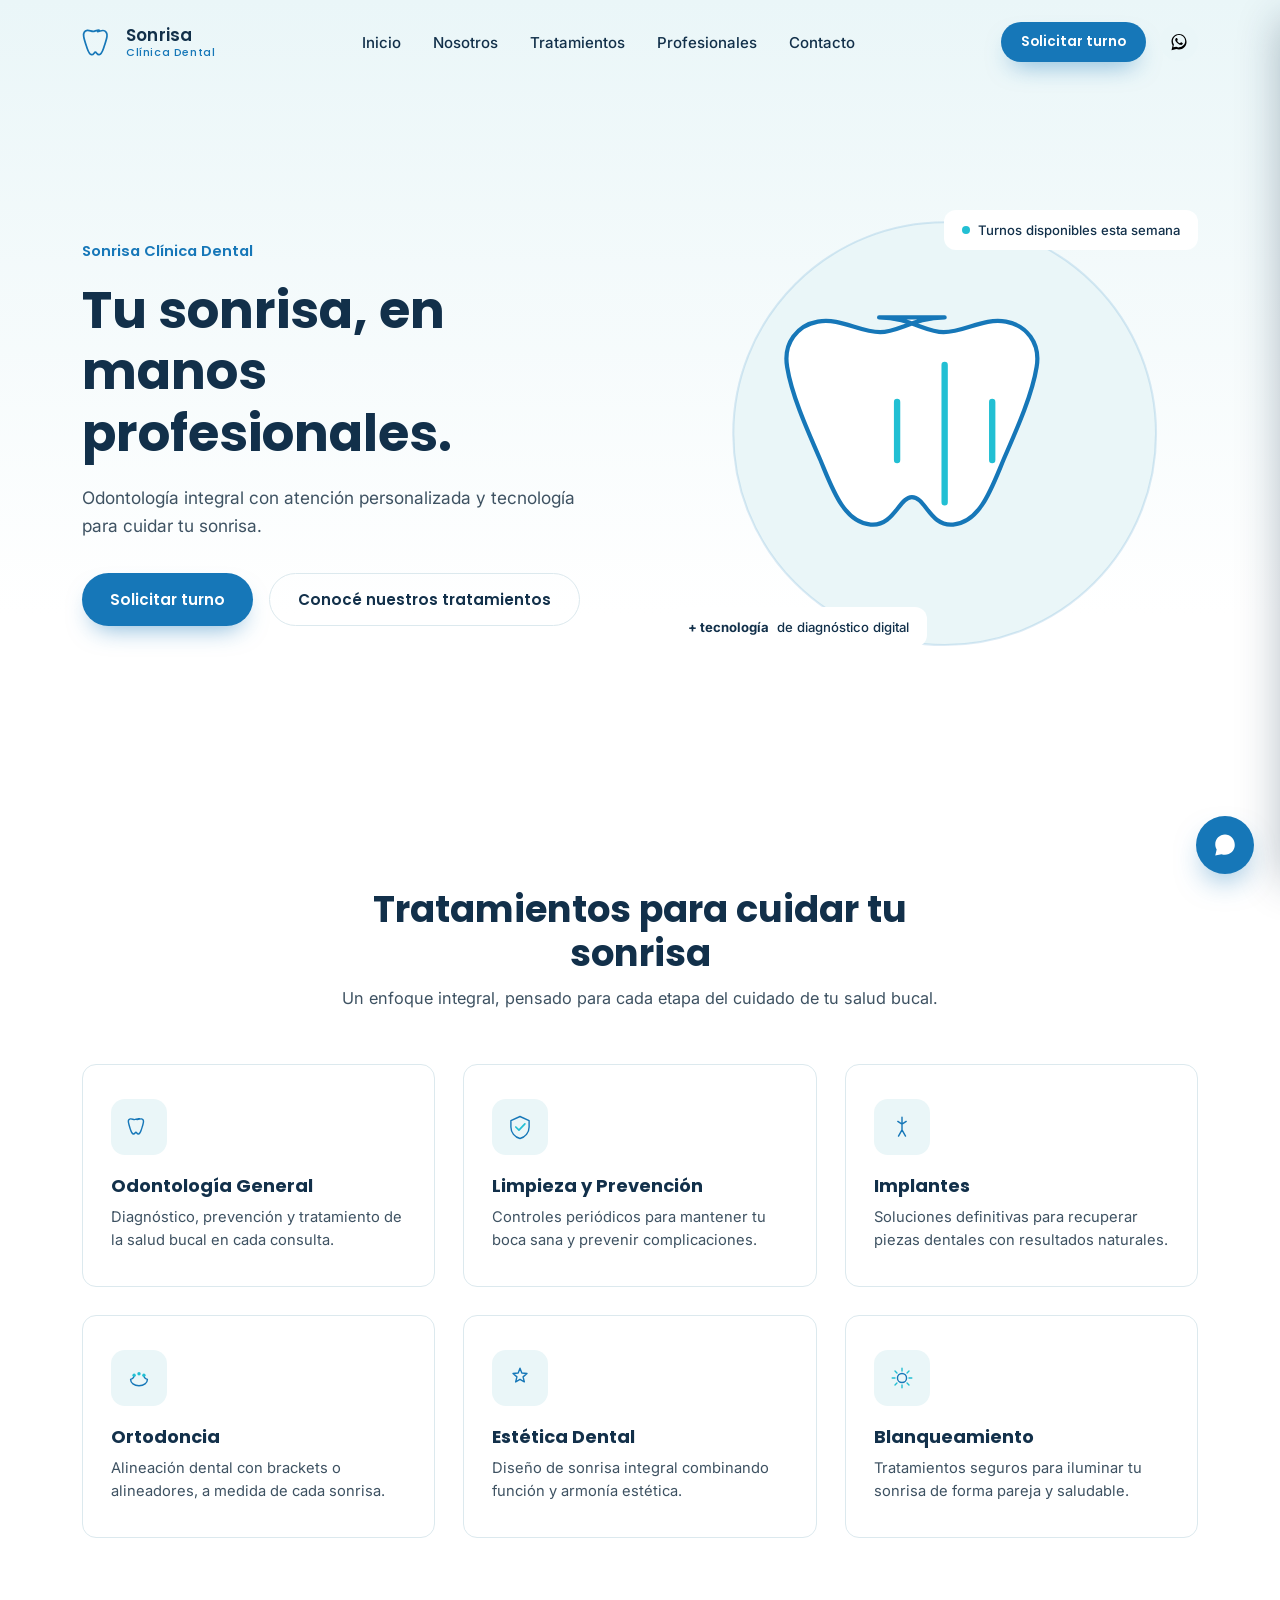
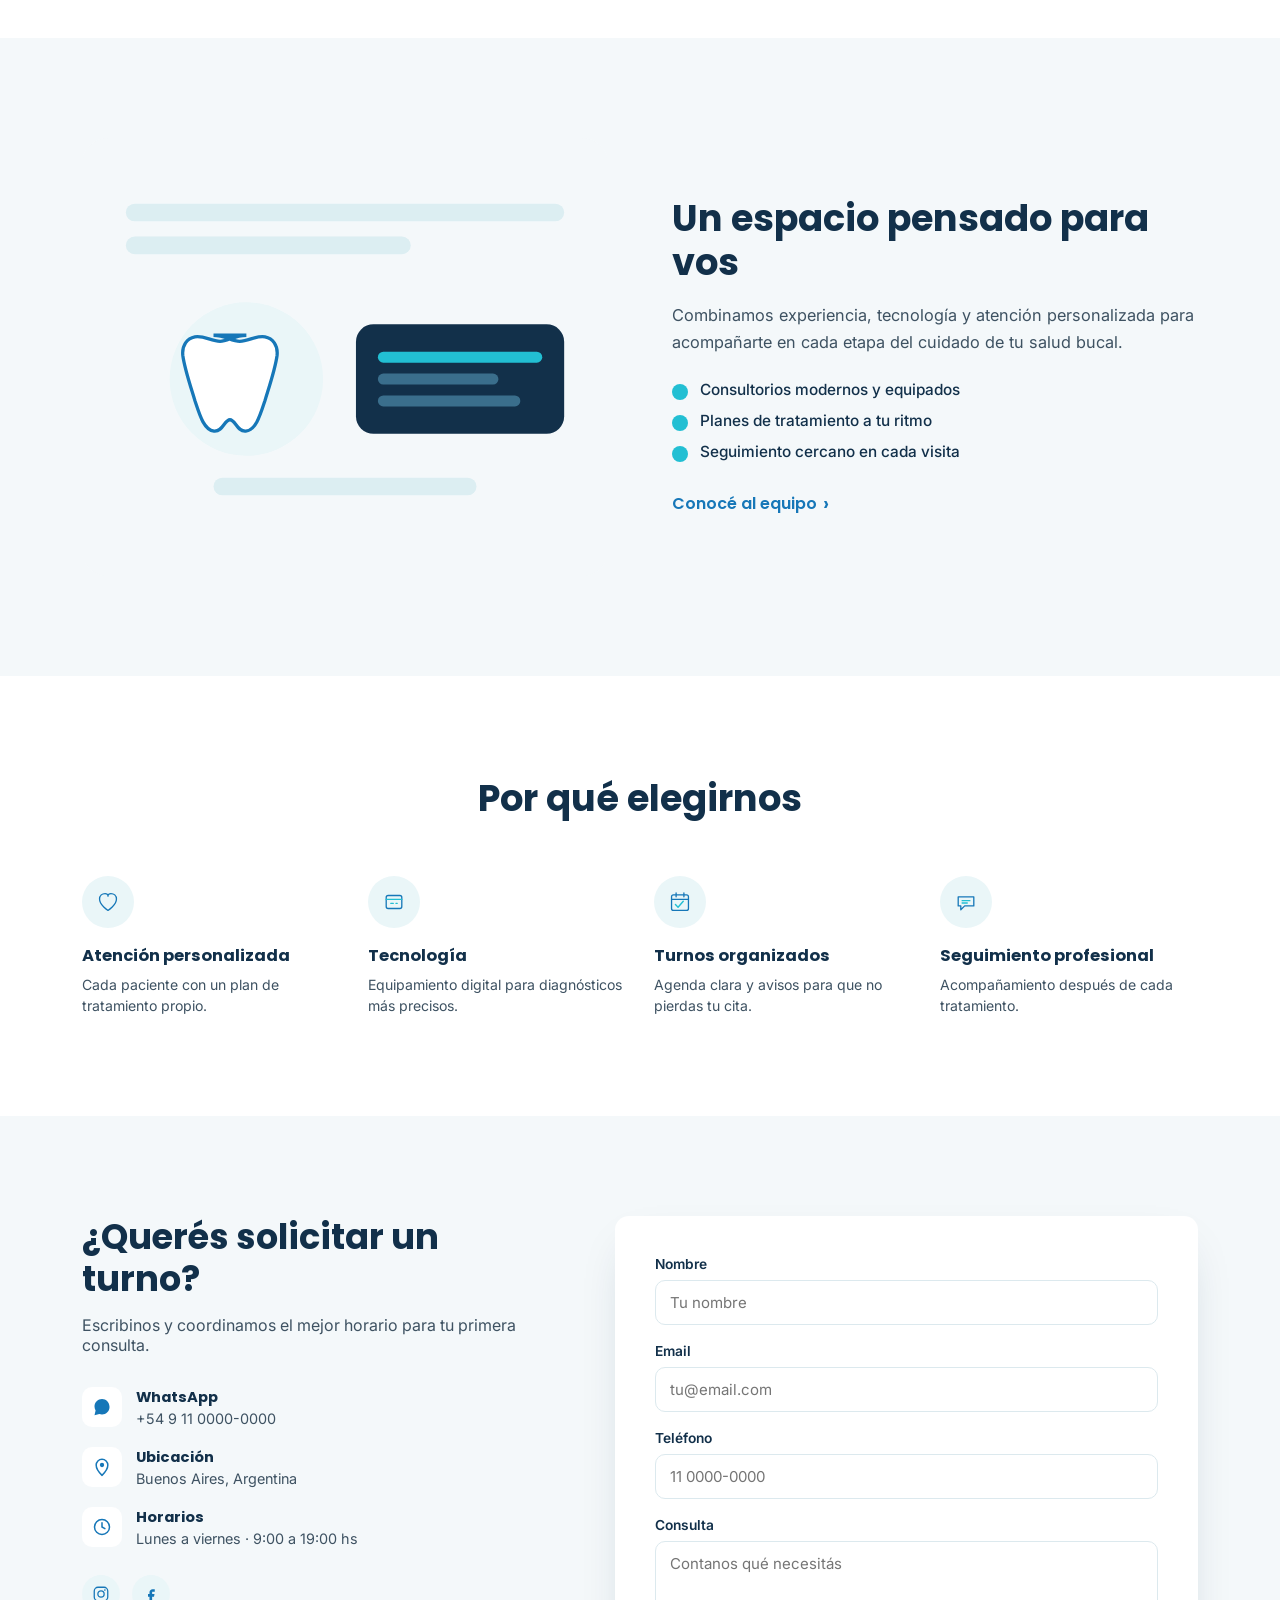
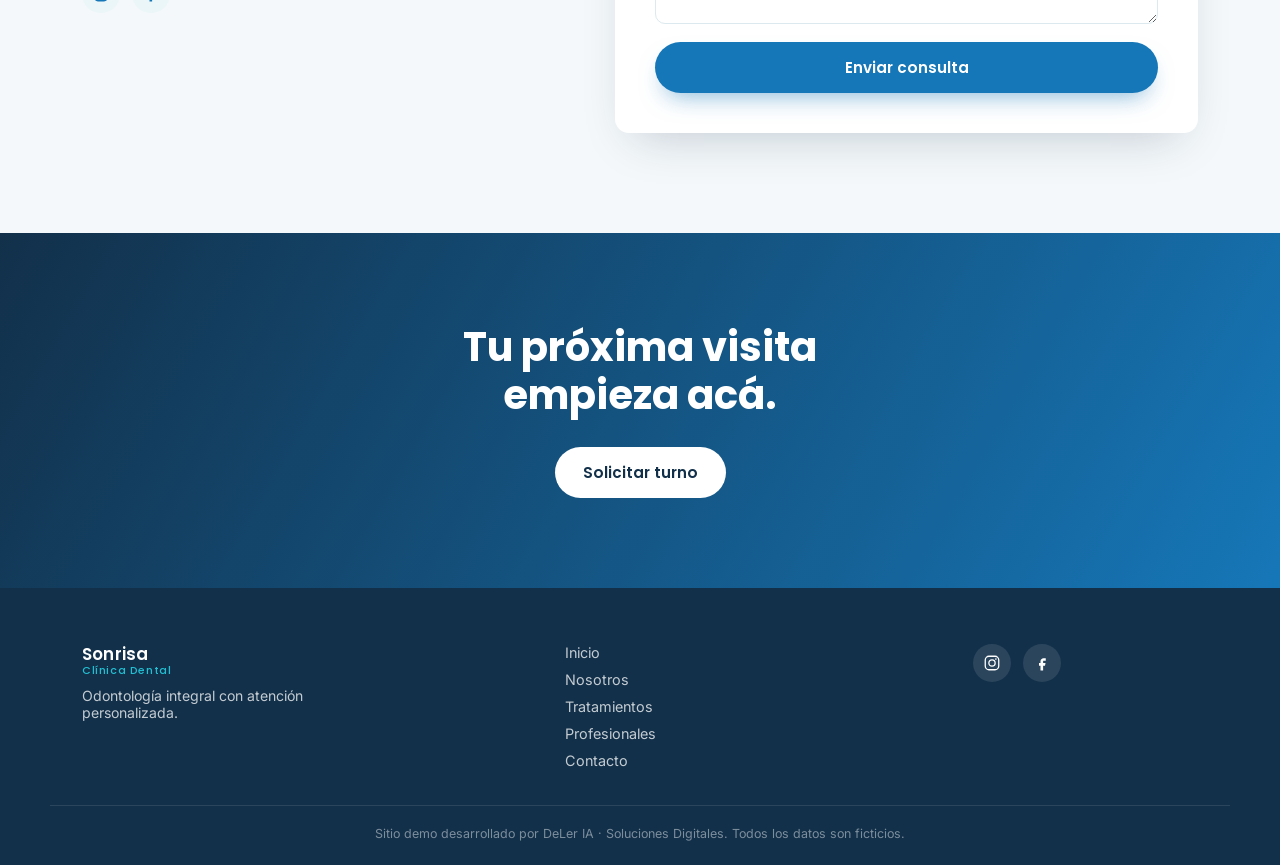
==== index.html @ aa56d2ea "Demo Sonrisa Clínica Dental" ====
<!DOCTYPE html>
<html lang="es">
<head>
<meta charset="UTF-8">
<meta name="viewport" content="width=device-width, initial-scale=1.0">
<title>Sonrisa Clínica Dental — Odontología integral</title>
<link rel="preconnect" href="https://fonts.googleapis.com">
<link rel="preconnect" href="https://fonts.gstatic.com" crossorigin>
<link href="https://fonts.googleapis.com/css2?family=Poppins:wght@500;600;700&family=Inter:wght@400;500;600&display=swap" rel="stylesheet">
<link rel="stylesheet" href="style.css">
</head>
<body>

<!-- ============ HEADER ============ -->
<header class="site-header" id="siteHeader">
  <div class="header-inner">
    <a href="#inicio" class="logo">
      <span class="logo-mark">
        <svg viewBox="0 0 40 40" width="34" height="34" aria-hidden="true">
          <path d="M20 6c-3.2 0-5 1.6-7 1.6-2.3 0-4.4-1.6-6.8-1.2C3.2 6.9 1.5 9.8 2 13.4c.5 3.7 2 8 3.6 12.6 1.3 3.7 2.6 8.6 5.6 8.9 2.6.3 3.1-3 4.5-3 1.5 0 1.9 3.3 4.5 3 3-.3 4.3-5.2 5.6-8.9 1.6-4.6 3.1-8.9 3.6-12.6.5-3.6-1.2-6.5-4.2-6.9-2.4-.4-4.5 1.2-6.8 1.2z"
                fill="none" stroke="currentColor" stroke-width="2" stroke-linejoin="round"/>
        </svg>
      </span>
      <span class="logo-text">Sonrisa<em>Clínica Dental</em></span>
    </a>

    <nav class="main-nav" id="mainNav">
      <a href="#inicio">Inicio</a>
      <a href="#nosotros">Nosotros</a>
      <a href="#tratamientos">Tratamientos</a>
      <a href="#profesionales">Profesionales</a>
      <a href="#contacto">Contacto</a>
    </nav>

    <div class="header-actions">
      <a href="#contacto" class="btn btn-primary btn-sm">Solicitar turno</a>
      <a href="https://wa.me/5491100000000" target="_blank" rel="noopener" class="icon-btn whatsapp-header" aria-label="Escribinos por WhatsApp">
        <svg viewBox="0 0 32 32" width="20" height="20" aria-hidden="true"><path d="M16.02 3C9.4 3 4 8.36 4 15.02c0 2.35.64 4.55 1.76 6.44L4 29l7.72-1.7a11.9 11.9 0 0 0 4.3.79h.01c6.62 0 12.02-5.36 12.02-12.02C28.05 8.4 22.65 3 16.02 3zm0 21.8c-1.5 0-2.98-.4-4.27-1.16l-.3-.18-4.58 1 1.02-4.46-.2-.32a9.75 9.75 0 0 1-1.5-5.2c0-5.42 4.42-9.83 9.85-9.83 2.63 0 5.1 1.03 6.96 2.9a9.72 9.72 0 0 1 2.88 6.94c0 5.42-4.42 9.83-9.86 9.83zm5.4-7.36c-.3-.15-1.76-.87-2.03-.97-.27-.1-.47-.15-.67.15-.2.3-.77.97-.94 1.16-.17.2-.35.22-.65.07-.3-.15-1.25-.46-2.38-1.47-.88-.78-1.47-1.75-1.65-2.05-.17-.3-.02-.46.13-.6.14-.14.3-.35.45-.53.15-.17.2-.3.3-.5.1-.2.05-.37-.02-.52-.08-.15-.67-1.62-.92-2.22-.24-.58-.49-.5-.67-.5h-.57c-.2 0-.52.07-.79.37-.27.3-1.04 1.02-1.04 2.48 0 1.46 1.07 2.87 1.22 3.07.15.2 2.1 3.2 5.1 4.5.71.3 1.27.49 1.7.62.72.23 1.37.2 1.88.12.57-.09 1.76-.72 2.01-1.41.25-.7.25-1.29.17-1.41-.07-.12-.27-.2-.57-.35z"/></svg>
      </a>
    </div>

    <button class="hamburger" id="hamburgerBtn" aria-label="Abrir menú" aria-expanded="false">
      <span></span><span></span><span></span>
    </button>
  </div>
</header>

<!-- ============ MOBILE NAV OVERLAY ============ -->
<div class="mobile-nav" id="mobileNav">
  <a href="#inicio">Inicio</a>
  <a href="#nosotros">Nosotros</a>
  <a href="#tratamientos">Tratamientos</a>
  <a href="#profesionales">Profesionales</a>
  <a href="#contacto">Contacto</a>
  <a href="#contacto" class="btn btn-primary">Solicitar turno</a>
</div>

<main>

  <!-- ============ HERO ============ -->
  <section class="hero" id="inicio">
    <div class="hero-inner">
      <div class="hero-copy reveal">
        <p class="hero-kicker">Sonrisa Clínica Dental</p>
        <h1>Tu sonrisa, en manos profesionales.</h1>
        <p class="hero-text">Odontología integral con atención personalizada y tecnología para cuidar tu sonrisa.</p>
        <div class="hero-actions">
          <a href="#contacto" class="btn btn-primary">Solicitar turno</a>
          <a href="#tratamientos" class="btn btn-ghost">Conocé nuestros tratamientos</a>
        </div>
      </div>
      <div class="hero-visual reveal" aria-hidden="true">
        <div class="hero-blob"></div>
        <svg class="hero-illustration" viewBox="0 0 480 480" fill="none">
          <circle cx="240" cy="240" r="200" fill="#EAF6F8"/>
          <path d="M240 130c-28 0-44 14-61 14-20 0-38-14-59-10-19 3.4-33 20-29 43 4 25 17 55 31 87 11 26 22 60 48 62 22 2 27-26 39-26 13 0 17 28 39 26 26-2 37-36 48-62 14-32 27-62 31-87 4-23-10-39.6-29-43-21-4-39 10-59 10-17 0-33-14-61-14z"
                fill="#FFFFFF" stroke="#1677B8" stroke-width="4" stroke-linejoin="round"/>
          <path d="M240 175v130M195 210v55M285 210v55" stroke="#22BFD3" stroke-width="6" stroke-linecap="round"/>
          <circle cx="240" cy="240" r="200" fill="none" stroke="#1677B8" stroke-width="2" stroke-opacity="0.15"/>
        </svg>
        <div class="floating-card floating-card--top">
          <span class="dot"></span> Turnos disponibles esta semana
        </div>
        <div class="floating-card floating-card--bottom">
          <strong>+ tecnología</strong> de diagnóstico digital
        </div>
      </div>
    </div>
  </section>

  <!-- ============ TRATAMIENTOS ============ -->
  <section class="section" id="tratamientos">
    <div class="section-inner">
      <div class="section-heading reveal">
        <h2>Tratamientos para cuidar tu sonrisa</h2>
        <p>Un enfoque integral, pensado para cada etapa del cuidado de tu salud bucal.</p>
      </div>

      <div class="treatments-grid">
        <article class="treatment-card reveal">
          <span class="treatment-icon">
            <svg viewBox="0 0 40 40" width="28" height="28"><path d="M20 8c-3 0-4.6 1.4-6.4 1.4-2 0-3.8-1.4-6-1-1.7.3-3.1 1.9-2.8 4.3.4 3 1.6 6.6 2.8 10.3 1 3 2 6.9 4.4 7.1 2 .2 2.4-2.6 3.6-2.6 1.2 0 1.5 2.8 3.6 2.6 2.4-.2 3.4-4.1 4.4-7.1 1.2-3.7 2.4-6.9 2.8-10.3.3-2.4-1.1-3.9-2.8-4.3-2-.4-3.6 1-6 1S23 8 20 8z" fill="none" stroke="#1677B8" stroke-width="2" stroke-linejoin="round"/></svg>
          </span>
          <h3>Odontología General</h3>
          <p>Diagnóstico, prevención y tratamiento de la salud bucal en cada consulta.</p>
        </article>

        <article class="treatment-card reveal">
          <span class="treatment-icon">
            <svg viewBox="0 0 40 40" width="28" height="28"><path d="M20 5 33 11v9c0 8-5.5 14.7-13 16.5C12.5 34.7 7 28 7 20v-9l13-6Z" fill="none" stroke="#1677B8" stroke-width="2" stroke-linejoin="round"/><path d="M14 20l4.5 4.5L27 15.5" fill="none" stroke="#22BFD3" stroke-width="2.4" stroke-linecap="round" stroke-linejoin="round"/></svg>
          </span>
          <h3>Limpieza y Prevención</h3>
          <p>Controles periódicos para mantener tu boca sana y prevenir complicaciones.</p>
        </article>

        <article class="treatment-card reveal">
          <span class="treatment-icon">
            <svg viewBox="0 0 40 40" width="28" height="28"><path d="M20 6v10M14 12l6 4 6-4M20 16v8M15 33l5-9 5 9" fill="none" stroke="#1677B8" stroke-width="2" stroke-linecap="round" stroke-linejoin="round"/></svg>
          </span>
          <h3>Implantes</h3>
          <p>Soluciones definitivas para recuperar piezas dentales con resultados naturales.</p>
        </article>

        <article class="treatment-card reveal">
          <span class="treatment-icon">
            <svg viewBox="0 0 40 40" width="28" height="28"><path d="M8 22c3-1 5-3 5-6M32 22c-3-1-5-3-5-6M8 22c0 5 5 9 12 9s12-4 12-9" fill="none" stroke="#1677B8" stroke-width="2" stroke-linecap="round"/><circle cx="13" cy="16" r="2.4" fill="#22BFD3"/><circle cx="20" cy="14" r="2.4" fill="#22BFD3"/><circle cx="27" cy="16" r="2.4" fill="#22BFD3"/></svg>
          </span>
          <h3>Ortodoncia</h3>
          <p>Alineación dental con brackets o alineadores, a medida de cada sonrisa.</p>
        </article>

        <article class="treatment-card reveal">
          <span class="treatment-icon">
            <svg viewBox="0 0 40 40" width="28" height="28"><path d="M20 6l2.6 6.9 7.4.6-5.6 4.9 1.8 7.2L20 21.9 13.8 25.6l1.8-7.2-5.6-4.9 7.4-.6L20 6Z" fill="none" stroke="#1677B8" stroke-width="2" stroke-linejoin="round"/></svg>
          </span>
          <h3>Estética Dental</h3>
          <p>Diseño de sonrisa integral combinando función y armonía estética.</p>
        </article>

        <article class="treatment-card reveal">
          <span class="treatment-icon">
            <svg viewBox="0 0 40 40" width="28" height="28"><circle cx="20" cy="20" r="6.5" fill="none" stroke="#1677B8" stroke-width="2"/><path d="M20 6v4M20 30v4M6 20h4M30 20h4M10 10l2.8 2.8M27.2 27.2 30 30M30 10l-2.8 2.8M12.8 27.2 10 30" stroke="#22BFD3" stroke-width="2" stroke-linecap="round"/></svg>
          </span>
          <h3>Blanqueamiento</h3>
          <p>Tratamientos seguros para iluminar tu sonrisa de forma pareja y saludable.</p>
        </article>
      </div>
    </div>
  </section>

  <!-- ============ NOSOTROS ============ -->
  <section class="section section-alt" id="nosotros">
    <div class="section-inner about-grid">
      <div class="about-visual reveal" aria-hidden="true">
        <svg viewBox="0 0 480 400" width="100%">
          <rect x="0" y="0" width="480" height="400" rx="24" fill="#F4F8FA"/>
          <rect x="40" y="60" width="400" height="16" rx="8" fill="#DCEEF2"/>
          <rect x="40" y="90" width="260" height="16" rx="8" fill="#DCEEF2"/>
          <circle cx="150" cy="220" r="70" fill="#EAF6F8"/>
          <path d="M150 180c-11 0-17 5.5-24 5.5-8 0-15-5.5-23-4-7 1.3-12 7.6-11 17 1.6 12 6.4 26 11 41 4 12 8 27 17.5 28 8 .8 9.5-10.4 14.5-10.4 5 0 6.5 11.2 14.5 10.4 9.5-.9 13.5-16 17.5-28 4.6-15 9.4-29 11-41 1-9.4-4-15.7-11-17-8-1.5-15 4-23 4s-13-5.5-24-5.5z" fill="#FFFFFF" stroke="#1677B8" stroke-width="3"/>
          <rect x="250" y="170" width="190" height="100" rx="16" fill="#12304A"/>
          <rect x="270" y="195" width="150" height="10" rx="5" fill="#22BFD3"/>
          <rect x="270" y="215" width="110" height="10" rx="5" fill="#3A6E8C"/>
          <rect x="270" y="235" width="130" height="10" rx="5" fill="#3A6E8C"/>
          <rect x="120" y="310" width="240" height="16" rx="8" fill="#DCEEF2"/>
        </svg>
      </div>
      <div class="about-copy reveal">
        <h2>Un espacio pensado para vos</h2>
        <p>Combinamos experiencia, tecnología y atención personalizada para acompañarte en cada etapa del cuidado de tu salud bucal.</p>
        <ul class="about-list">
          <li>Consultorios modernos y equipados</li>
          <li>Planes de tratamiento a tu ritmo</li>
          <li>Seguimiento cercano en cada visita</li>
        </ul>
        <a href="#profesionales" class="link-arrow">Conocé al equipo</a>
      </div>
    </div>
  </section>

  <!-- ============ DIFERENCIALES ============ -->
  <section class="section" id="profesionales">
    <div class="section-inner">
      <div class="section-heading reveal">
        <h2>Por qué elegirnos</h2>
      </div>
      <div class="features-grid">
        <div class="feature-item reveal">
          <span class="feature-icon">
            <svg viewBox="0 0 40 40" width="26" height="26"><path d="M20 33s-13-8-13-17.5C7 10 11 7 15.5 7c2.7 0 4.6 1.4 4.5 4-.1-2.6 1.8-4 4.5-4C29 7 33 10 33 15.5 33 25 20 33 20 33Z" fill="none" stroke="#1677B8" stroke-width="2" stroke-linejoin="round"/></svg>
          </span>
          <h3>Atención personalizada</h3>
          <p>Cada paciente con un plan de tratamiento propio.</p>
        </div>
        <div class="feature-item reveal">
          <span class="feature-icon">
            <svg viewBox="0 0 40 40" width="26" height="26"><rect x="8" y="10" width="24" height="20" rx="3" fill="none" stroke="#1677B8" stroke-width="2"/><path d="M8 16h24M15 22h4M23 22h2" stroke="#22BFD3" stroke-width="2" stroke-linecap="round"/></svg>
          </span>
          <h3>Tecnología</h3>
          <p>Equipamiento digital para diagnósticos más precisos.</p>
        </div>
        <div class="feature-item reveal">
          <span class="feature-icon">
            <svg viewBox="0 0 40 40" width="26" height="26"><rect x="7" y="9" width="26" height="24" rx="3" fill="none" stroke="#1677B8" stroke-width="2"/><path d="M7 16h26M14 6v6M26 6v6" stroke="#1677B8" stroke-width="2" stroke-linecap="round"/><path d="M13 24l4 4 8-9" fill="none" stroke="#22BFD3" stroke-width="2.2" stroke-linecap="round" stroke-linejoin="round"/></svg>
          </span>
          <h3>Turnos organizados</h3>
          <p>Agenda clara y avisos para que no pierdas tu cita.</p>
        </div>
        <div class="feature-item reveal">
          <span class="feature-icon">
            <svg viewBox="0 0 40 40" width="26" height="26"><path d="M8 12h24v14H18l-6 6V26H8V12Z" fill="none" stroke="#1677B8" stroke-width="2" stroke-linejoin="round"/><path d="M14 18h12M14 21.5h8" stroke="#22BFD3" stroke-width="2" stroke-linecap="round"/></svg>
          </span>
          <h3>Seguimiento profesional</h3>
          <p>Acompañamiento después de cada tratamiento.</p>
        </div>
      </div>
    </div>
  </section>

  <!-- ============ CONTACTO ============ -->
  <section class="section section-contact" id="contacto">
    <div class="section-inner contact-grid">
      <div class="contact-info reveal">
        <h2>¿Querés solicitar un turno?</h2>
        <p>Escribinos y coordinamos el mejor horario para tu primera consulta.</p>

        <div class="info-item">
          <span class="info-icon">
            <svg viewBox="0 0 32 32" width="20" height="20"><path d="M16.02 3C9.4 3 4 8.36 4 15.02c0 2.35.64 4.55 1.76 6.44L4 29l7.72-1.7a11.9 11.9 0 0 0 4.3.79h.01c6.62 0 12.02-5.36 12.02-12.02C28.05 8.4 22.65 3 16.02 3z" fill="#1677B8"/></svg>
          </span>
          <div><strong>WhatsApp</strong><span>+54 9 11 0000-0000</span></div>
        </div>
        <div class="info-item">
          <span class="info-icon">
            <svg viewBox="0 0 24 24" width="20" height="20"><path d="M12 22s7-6.6 7-12.3A7 7 0 0 0 5 9.7C5 15.4 12 22 12 22Z" fill="none" stroke="#1677B8" stroke-width="1.8"/><circle cx="12" cy="9.6" r="2.6" fill="#1677B8"/></svg>
          </span>
          <div><strong>Ubicación</strong><span>Buenos Aires, Argentina</span></div>
        </div>
        <div class="info-item">
          <span class="info-icon">
            <svg viewBox="0 0 24 24" width="20" height="20"><circle cx="12" cy="12" r="9" fill="none" stroke="#1677B8" stroke-width="1.8"/><path d="M12 7v5l3.5 2" fill="none" stroke="#1677B8" stroke-width="1.8" stroke-linecap="round"/></svg>
          </span>
          <div><strong>Horarios</strong><span>Lunes a viernes · 9:00 a 19:00 hs</span></div>
        </div>

        <div class="social-row">
          <a href="#" aria-label="Instagram" class="icon-btn">
            <svg viewBox="0 0 24 24" width="18" height="18"><rect x="3" y="3" width="18" height="18" rx="5" fill="none" stroke="currentColor" stroke-width="1.7"/><circle cx="12" cy="12" r="4.2" fill="none" stroke="currentColor" stroke-width="1.7"/><circle cx="17.2" cy="6.8" r="1.1" fill="currentColor"/></svg>
          </a>
          <a href="#" aria-label="Facebook" class="icon-btn">
            <svg viewBox="0 0 24 24" width="18" height="18"><path d="M14 9h3V5.5h-3c-2.2 0-4 1.8-4 4V12H8v3.5h2V22h3.5v-6.5H16l.7-3.5h-3.2V9.6c0-.4.2-.6.5-.6Z" fill="currentColor"/></svg>
          </a>
        </div>
      </div>

      <form class="contact-form reveal" id="contactForm">
        <div class="form-row">
          <label for="fname">Nombre</label>
          <input type="text" id="fname" name="fname" placeholder="Tu nombre" required>
        </div>
        <div class="form-row">
          <label for="femail">Email</label>
          <input type="email" id="femail" name="femail" placeholder="tu@email.com" required>
        </div>
        <div class="form-row">
          <label for="ftel">Teléfono</label>
          <input type="tel" id="ftel" name="ftel" placeholder="11 0000-0000">
        </div>
        <div class="form-row">
          <label for="fmsg">Consulta</label>
          <textarea id="fmsg" name="fmsg" rows="3" placeholder="Contanos qué necesitás"></textarea>
        </div>
        <button type="submit" class="btn btn-primary btn-block">Enviar consulta</button>
        <p class="form-success" id="formSuccess">Gracias. Recibimos tu consulta.</p>
      </form>
    </div>
  </section>

  <!-- ============ CTA FINAL ============ -->
  <section class="cta-final reveal">
    <h2>Tu próxima visita empieza acá.</h2>
    <a href="#contacto" class="btn btn-cta">Solicitar turno</a>
  </section>

</main>

<!-- ============ FOOTER ============ -->
<footer class="site-footer">
  <div class="footer-inner">
    <div class="footer-brand">
      <span class="logo-text logo-text--light">Sonrisa<em>Clínica Dental</em></span>
      <p>Odontología integral con atención personalizada.</p>
    </div>
    <nav class="footer-nav">
      <a href="#inicio">Inicio</a>
      <a href="#nosotros">Nosotros</a>
      <a href="#tratamientos">Tratamientos</a>
      <a href="#profesionales">Profesionales</a>
      <a href="#contacto">Contacto</a>
    </nav>
    <div class="footer-social">
      <a href="#" aria-label="Instagram" class="icon-btn icon-btn--light">
        <svg viewBox="0 0 24 24" width="18" height="18"><rect x="3" y="3" width="18" height="18" rx="5" fill="none" stroke="currentColor" stroke-width="1.7"/><circle cx="12" cy="12" r="4.2" fill="none" stroke="currentColor" stroke-width="1.7"/><circle cx="17.2" cy="6.8" r="1.1" fill="currentColor"/></svg>
      </a>
      <a href="#" aria-label="Facebook" class="icon-btn icon-btn--light">
        <svg viewBox="0 0 24 24" width="18" height="18"><path d="M14 9h3V5.5h-3c-2.2 0-4 1.8-4 4V12H8v3.5h2V22h3.5v-6.5H16l.7-3.5h-3.2V9.6c0-.4.2-.6.5-.6Z" fill="currentColor"/></svg>
      </a>
    </div>
  </div>
  <p class="footer-fine">Sitio demo desarrollado por DeLer IA · Soluciones Digitales. Todos los datos son ficticios.</p>
</footer>

<!-- ============ POPUP ============ -->
<div class="popup-overlay" id="popupOverlay">
  <div class="popup-card">
    <button class="popup-close" id="popupClose" aria-label="Cerrar">&times;</button>
    <h3>¿Querés solicitar un turno?</h3>
    <p>Estamos para ayudarte.</p>
    <div class="popup-actions">
      <a href="#contacto" class="btn btn-primary" id="popupCta">Solicitar turno</a>
      <button class="btn btn-ghost" id="popupDismiss">Ahora no</button>
    </div>
  </div>
</div>

<!-- ============ CHAT WIDGET ============ -->
<div class="chat-widget">
  <div class="chat-window" id="chatWindow">
    <div class="chat-header">
      <span>Sonrisa Clínica Dental</span>
      <button id="chatClose" aria-label="Cerrar chat">&times;</button>
    </div>
    <div class="chat-body" id="chatBody"></div>
    <div class="chat-typing" id="chatTyping"><span></span><span></span><span></span></div>
  </div>
  <button class="chat-toggle" id="chatToggle" aria-label="Abrir chat">
    <svg viewBox="0 0 32 32" width="26" height="26"><path d="M16.02 3C9.4 3 4 8.36 4 15.02c0 2.35.64 4.55 1.76 6.44L4 29l7.72-1.7a11.9 11.9 0 0 0 4.3.79h.01c6.62 0 12.02-5.36 12.02-12.02C28.05 8.4 22.65 3 16.02 3z" fill="currentColor"/></svg>
  </button>
</div>

<script src="script.js"></script>
</body>
</html>
---- style.css ----
:root {
  --white: #FFFFFF;
  --blue: #1677B8;
  --blue-dark: #125E96;
  --cyan: #22BFD3;
  --navy: #12304A;
  --bg-light: #F4F8FA;
  --bg-mint: #EAF6F8;
  --text-body: #3E5262;
  --border: #DCE9EE;
  --shadow: 0 20px 45px -20px rgba(18, 48, 74, 0.25);
  --radius: 14px;
  --font-head: 'Poppins', sans-serif;
  --font-body: 'Inter', sans-serif;
}

* { box-sizing: border-box; }

html { scroll-behavior: smooth; }

body {
  margin: 0;
  font-family: var(--font-body);
  color: var(--text-body);
  background: var(--white);
  overflow-x: hidden;
}

h1, h2, h3, .logo-text {
  font-family: var(--font-head);
  color: var(--navy);
  margin: 0;
  line-height: 1.2;
}

p { margin: 0; }

a { text-decoration: none; color: inherit; }

img, svg { display: block; max-width: 100%; }

.section-inner, .header-inner {
  max-width: 1180px;
  margin: 0 auto;
  padding: 0 32px;
}

/* ---------- Buttons ---------- */
.btn {
  display: inline-flex;
  align-items: center;
  justify-content: center;
  gap: 8px;
  padding: 14px 28px;
  border-radius: 999px;
  font-family: var(--font-head);
  font-weight: 600;
  font-size: 0.95rem;
  border: none;
  cursor: pointer;
  transition: transform 0.25s ease, box-shadow 0.25s ease, background 0.25s ease, color 0.25s ease;
  white-space: nowrap;
}
.btn-primary {
  background: var(--blue);
  color: var(--white);
  box-shadow: 0 12px 24px -10px rgba(22, 119, 184, 0.55);
}
.btn-primary:hover { background: var(--blue-dark); transform: translateY(-2px); }
.btn-ghost {
  background: transparent;
  color: var(--navy);
  border: 1.5px solid var(--border);
}
.btn-ghost:hover { border-color: var(--blue); color: var(--blue); transform: translateY(-2px); }
.btn-cta {
  background: var(--white);
  color: var(--navy);
}
.btn-cta:hover { transform: translateY(-2px); box-shadow: 0 14px 30px -12px rgba(0,0,0,0.35); }
.btn-sm { padding: 10px 20px; font-size: 0.85rem; }
.btn-block { width: 100%; }

/* ---------- Header ---------- */
.site-header {
  position: fixed;
  top: 0; left: 0; right: 0;
  z-index: 500;
  background: rgba(255,255,255,0);
  transition: background 0.35s ease, box-shadow 0.35s ease, padding 0.35s ease;
  padding: 22px 0;
}
.site-header.scrolled {
  background: rgba(255,255,255,0.92);
  backdrop-filter: blur(10px);
  box-shadow: 0 8px 30px -18px rgba(18,48,74,0.35);
  padding: 12px 0;
}
.header-inner {
  display: flex;
  align-items: center;
  justify-content: space-between;
  gap: 24px;
}
.logo { display: flex; align-items: center; gap: 10px; color: var(--navy); }
.logo-mark { color: var(--blue); display: flex; }
.logo-text { font-size: 1.05rem; font-weight: 600; letter-spacing: 0.2px; }
.logo-text em { display: block; font-style: normal; font-weight: 500; font-size: 0.68rem; color: var(--blue); letter-spacing: 0.6px; }
.logo-text--light { color: var(--white); }
.logo-text--light em { color: var(--cyan); }

.main-nav { display: flex; gap: 32px; }
.main-nav a {
  font-size: 0.94rem;
  font-weight: 500;
  color: var(--navy);
  position: relative;
  padding: 4px 0;
}
.main-nav a::after {
  content: "";
  position: absolute;
  left: 0; bottom: -2px;
  width: 0; height: 2px;
  background: var(--cyan);
  transition: width 0.25s ease;
}
.main-nav a:hover::after { width: 100%; }

.header-actions { display: flex; align-items: center; gap: 14px; }
.icon-btn {
  width: 38px; height: 38px;
  display: inline-flex; align-items: center; justify-content: center;
  border-radius: 50%;
  color: var(--blue);
  background: var(--bg-mint);
  transition: transform 0.25s ease, background 0.25s ease;
}
.icon-btn:hover { transform: translateY(-2px) scale(1.05); background: #d7f0f3; }
.icon-btn--light { background: rgba(255,255,255,0.1); color: var(--white); }
.icon-btn--light:hover { background: rgba(255,255,255,0.18); }

.hamburger {
  display: none;
  flex-direction: column;
  justify-content: center;
  gap: 5px;
  width: 40px; height: 40px;
  background: none; border: none;
  cursor: pointer;
}
.hamburger span {
  width: 22px; height: 2px;
  background: var(--navy);
  border-radius: 2px;
  transition: transform 0.3s ease, opacity 0.3s ease;
}
.hamburger.active span:nth-child(1) { transform: translateY(7px) rotate(45deg); }
.hamburger.active span:nth-child(2) { opacity: 0; }
.hamburger.active span:nth-child(3) { transform: translateY(-7px) rotate(-45deg); }

.mobile-nav {
  position: fixed;
  top: 0; right: 0;
  width: min(78vw, 320px);
  height: 100vh;
  background: var(--white);
  z-index: 600;
  display: flex;
  flex-direction: column;
  gap: 24px;
  padding: 100px 36px 40px;
  transform: translateX(100%);
  transition: transform 0.4s ease;
  box-shadow: -20px 0 40px -20px rgba(18,48,74,0.3);
}
.mobile-nav.open { transform: translateX(0); }
.mobile-nav a { font-family: var(--font-head); font-size: 1.05rem; font-weight: 500; color: var(--navy); }
.mobile-nav .btn { margin-top: 12px; }

/* ---------- Hero ---------- */
.hero {
  padding: 180px 0 100px;
  background: linear-gradient(180deg, var(--bg-mint) 0%, var(--white) 78%);
}
.hero-inner {
  max-width: 1180px;
  margin: 0 auto;
  padding: 0 32px;
  display: grid;
  grid-template-columns: 1.05fr 0.95fr;
  gap: 48px;
  align-items: center;
}
.hero-kicker {
  font-family: var(--font-head);
  font-weight: 600;
  color: var(--blue);
  font-size: 0.92rem;
  margin-bottom: 18px;
}
.hero h1 {
  font-size: clamp(2.3rem, 4vw, 3.2rem);
  font-weight: 700;
  margin-bottom: 20px;
  max-width: 12ch;
}
.hero-text {
  font-size: 1.08rem;
  line-height: 1.6;
  color: var(--text-body);
  max-width: 46ch;
  margin-bottom: 34px;
}
.hero-actions { display: flex; gap: 16px; flex-wrap: wrap; }

.hero-visual { position: relative; }
.hero-blob {
  position: absolute;
  top: 50%; left: 50%;
  width: 420px; height: 420px;
  transform: translate(-50%, -50%);
  background: radial-gradient(circle, rgba(34,191,211,0.22), transparent 70%);
  border-radius: 50%;
  z-index: 0;
}
.hero-illustration { position: relative; z-index: 1; }
.floating-card {
  position: absolute;
  background: var(--white);
  border-radius: 12px;
  padding: 12px 18px;
  font-size: 0.82rem;
  font-weight: 500;
  color: var(--navy);
  box-shadow: var(--shadow);
  display: flex; align-items: center; gap: 8px;
  z-index: 2;
}
.floating-card--top { top: 6%; right: 0%; }
.floating-card--bottom { bottom: 8%; left: -4%; }
.floating-card .dot {
  width: 8px; height: 8px; border-radius: 50%;
  background: var(--cyan);
}

/* ---------- Section shell ---------- */
.section { padding: 100px 0; }
.section-alt { background: var(--bg-light); }
.section-heading { text-align: center; max-width: 640px; margin: 0 auto 56px; }
.section-heading h2 { font-size: clamp(1.7rem, 3vw, 2.3rem); margin-bottom: 12px; }
.section-heading p { color: var(--text-body); font-size: 1.02rem; }

/* ---------- Treatments ---------- */
.treatments-grid {
  display: grid;
  grid-template-columns: repeat(3, 1fr);
  gap: 28px;
}
.treatment-card {
  background: var(--white);
  border: 1px solid var(--border);
  border-radius: var(--radius);
  padding: 34px 28px;
  transition: transform 0.3s ease, box-shadow 0.3s ease, border-color 0.3s ease;
}
.treatment-card:hover {
  transform: translateY(-6px);
  box-shadow: var(--shadow);
  border-color: transparent;
}
.treatment-icon {
  display: inline-flex;
  align-items: center; justify-content: center;
  width: 56px; height: 56px;
  border-radius: 14px;
  background: var(--bg-mint);
  margin-bottom: 20px;
  transition: background 0.3s ease;
}
.treatment-card:hover .treatment-icon { background: #DBF1F4; }
.treatment-card h3 { font-size: 1.12rem; margin-bottom: 10px; }
.treatment-card p { font-size: 0.92rem; line-height: 1.55; color: var(--text-body); }

/* ---------- About ---------- */
.about-grid {
  display: grid;
  grid-template-columns: 1fr 1fr;
  gap: 64px;
  align-items: center;
}
.about-copy h2 { font-size: clamp(1.7rem, 3vw, 2.3rem); margin-bottom: 18px; }
.about-copy p { font-size: 1.02rem; line-height: 1.65; margin-bottom: 24px; }
.about-list { list-style: none; padding: 0; margin: 0 0 28px; display: flex; flex-direction: column; gap: 12px; }
.about-list li {
  position: relative;
  padding-left: 28px;
  font-size: 0.96rem;
  font-weight: 500;
  color: var(--navy);
}
.about-list li::before {
  content: "";
  position: absolute; left: 0; top: 4px;
  width: 16px; height: 16px;
  border-radius: 50%;
  background: var(--cyan);
}
.link-arrow {
  font-family: var(--font-head);
  font-weight: 600;
  color: var(--blue);
  display: inline-flex;
  align-items: center;
  gap: 6px;
}
.link-arrow::after { content: "›"; font-size: 1.2rem; transition: transform 0.25s ease; }
.link-arrow:hover::after { transform: translateX(4px); }

/* ---------- Features / Diferenciales ---------- */
.features-grid {
  display: grid;
  grid-template-columns: repeat(4, 1fr);
  gap: 28px;
}
.feature-item { text-align: left; }
.feature-icon {
  display: inline-flex;
  align-items: center; justify-content: center;
  width: 52px; height: 52px;
  border-radius: 50%;
  background: var(--bg-mint);
  margin-bottom: 18px;
}
.feature-item h3 { font-size: 1.02rem; margin-bottom: 8px; }
.feature-item p { font-size: 0.88rem; color: var(--text-body); line-height: 1.5; }

/* ---------- Contact ---------- */
.section-contact { background: var(--bg-light); }
.contact-grid {
  display: grid;
  grid-template-columns: 0.9fr 1.1fr;
  gap: 56px;
  align-items: start;
}
.contact-info h2 { font-size: clamp(1.7rem, 3vw, 2.2rem); margin-bottom: 14px; }
.contact-info > p { font-size: 1rem; margin-bottom: 32px; color: var(--text-body); }
.info-item {
  display: flex; align-items: flex-start; gap: 14px;
  margin-bottom: 20px;
}
.info-icon {
  width: 40px; height: 40px;
  border-radius: 10px;
  background: var(--white);
  display: flex; align-items: center; justify-content: center;
  flex-shrink: 0;
}
.info-item div { display: flex; flex-direction: column; gap: 2px; }
.info-item strong { font-family: var(--font-head); font-size: 0.92rem; color: var(--navy); }
.info-item span { font-size: 0.9rem; color: var(--text-body); }
.social-row { display: flex; gap: 12px; margin-top: 28px; }

.contact-form {
  background: var(--white);
  border-radius: var(--radius);
  padding: 40px;
  box-shadow: var(--shadow);
  display: flex;
  flex-direction: column;
  gap: 18px;
}
.form-row { display: flex; flex-direction: column; gap: 8px; }
.form-row label { font-size: 0.86rem; font-weight: 600; color: var(--navy); }
.form-row input, .form-row textarea {
  border: 1.5px solid var(--border);
  border-radius: 10px;
  padding: 12px 14px;
  font-family: var(--font-body);
  font-size: 0.94rem;
  color: var(--navy);
  resize: vertical;
  transition: border-color 0.25s ease, box-shadow 0.25s ease;
}
.form-row input:focus, .form-row textarea:focus {
  outline: none;
  border-color: var(--blue);
  box-shadow: 0 0 0 4px rgba(22,119,184,0.12);
}
.form-success {
  display: none;
  background: var(--bg-mint);
  color: var(--blue-dark);
  font-size: 0.9rem;
  font-weight: 500;
  padding: 12px 16px;
  border-radius: 10px;
  text-align: center;
}
.form-success.visible { display: block; }

/* ---------- CTA final ---------- */
.cta-final {
  background: linear-gradient(120deg, var(--navy), var(--blue));
  color: var(--white);
  text-align: center;
  padding: 90px 32px;
  display: flex;
  flex-direction: column;
  align-items: center;
  gap: 28px;
}
.cta-final h2 { color: var(--white); font-size: clamp(1.8rem, 3.4vw, 2.5rem); max-width: 16ch; }

/* ---------- Footer ---------- */
.site-footer {
  background: var(--navy);
  color: rgba(255,255,255,0.75);
  padding: 56px 0 24px;
}
.footer-inner {
  max-width: 1180px;
  margin: 0 auto;
  padding: 0 32px;
  display: grid;
  grid-template-columns: 1.2fr 1fr 0.6fr;
  gap: 32px;
  align-items: start;
  margin-bottom: 36px;
}
.footer-brand p { margin-top: 10px; font-size: 0.88rem; max-width: 32ch; }
.footer-nav { display: flex; flex-direction: column; gap: 10px; }
.footer-nav a { font-size: 0.9rem; }
.footer-nav a:hover { color: var(--cyan); }
.footer-social { display: flex; gap: 12px; }
.footer-fine {
  text-align: center;
  font-size: 0.78rem;
  color: rgba(255,255,255,0.45);
  border-top: 1px solid rgba(255,255,255,0.1);
  padding-top: 20px;
  max-width: 1180px;
  margin: 0 auto;
  padding-left: 32px; padding-right: 32px;
}

/* ---------- Popup ---------- */
.popup-overlay {
  position: fixed; inset: 0;
  background: rgba(18,48,74,0.45);
  display: flex; align-items: center; justify-content: center;
  z-index: 900;
  opacity: 0; visibility: hidden;
  transition: opacity 0.3s ease, visibility 0.3s ease;
  padding: 20px;
}
.popup-overlay.visible { opacity: 1; visibility: visible; }
.popup-card {
  background: var(--white);
  border-radius: 18px;
  padding: 40px 36px;
  max-width: 380px;
  width: 100%;
  text-align: center;
  position: relative;
  transform: translateY(16px) scale(0.97);
  transition: transform 0.35s ease;
  box-shadow: 0 30px 60px -20px rgba(0,0,0,0.35);
}
.popup-overlay.visible .popup-card { transform: translateY(0) scale(1); }
.popup-card h3 { font-size: 1.3rem; margin-bottom: 10px; }
.popup-card p { color: var(--text-body); margin-bottom: 24px; }
.popup-actions { display: flex; flex-direction: column; gap: 10px; }
.popup-close {
  position: absolute; top: 14px; right: 16px;
  background: none; border: none;
  font-size: 1.4rem; color: var(--text-body);
  cursor: pointer; line-height: 1;
}

/* ---------- Chat widget ---------- */
.chat-widget {
  position: fixed;
  bottom: 26px; right: 26px;
  z-index: 800;
  display: flex;
  flex-direction: column;
  align-items: flex-end;
  gap: 14px;
}
.chat-toggle {
  width: 58px; height: 58px;
  border-radius: 50%;
  background: var(--blue);
  color: var(--white);
  border: none;
  display: flex; align-items: center; justify-content: center;
  cursor: pointer;
  box-shadow: 0 14px 30px -10px rgba(22,119,184,0.6);
  transition: transform 0.25s ease;
}
.chat-toggle:hover { transform: scale(1.06); }
.chat-window {
  width: 320px;
  max-width: 84vw;
  background: var(--white);
  border-radius: 16px;
  box-shadow: var(--shadow);
  overflow: hidden;
  display: flex;
  flex-direction: column;
  transform-origin: bottom right;
  transform: scale(0.9) translateY(12px);
  opacity: 0;
  visibility: hidden;
  transition: transform 0.25s ease, opacity 0.25s ease, visibility 0.25s ease;
  max-height: 420px;
}
.chat-window.open { transform: scale(1) translateY(0); opacity: 1; visibility: visible; }
.chat-header {
  background: var(--navy);
  color: var(--white);
  padding: 16px 18px;
  display: flex;
  align-items: center;
  justify-content: space-between;
  font-family: var(--font-head);
  font-weight: 600;
  font-size: 0.92rem;
}
.chat-header button {
  background: none; border: none; color: var(--white);
  font-size: 1.3rem; cursor: pointer; line-height: 1;
}
.chat-body {
  padding: 18px;
  display: flex;
  flex-direction: column;
  gap: 12px;
  overflow-y: auto;
  background: var(--bg-light);
  flex: 1;
  min-height: 200px;
}
.chat-bubble {
  max-width: 82%;
  padding: 10px 14px;
  border-radius: 14px;
  font-size: 0.86rem;
  line-height: 1.4;
  opacity: 0;
  transform: translateY(6px);
  animation: bubbleIn 0.3s ease forwards;
}
@keyframes bubbleIn { to { opacity: 1; transform: translateY(0); } }
.chat-bubble.user {
  align-self: flex-end;
  background: var(--blue);
  color: var(--white);
  border-bottom-right-radius: 4px;
}
.chat-bubble.bot {
  align-self: flex-start;
  background: var(--white);
  color: var(--navy);
  border: 1px solid var(--border);
  border-bottom-left-radius: 4px;
}
.chat-typing {
  display: none;
  padding: 0 18px 14px;
  gap: 4px;
  background: var(--bg-light);
}
.chat-typing.visible { display: flex; }
.chat-typing span {
  width: 6px; height: 6px; border-radius: 50%;
  background: #9FB4C0;
  animation: typingBounce 1s infinite ease-in-out;
}
.chat-typing span:nth-child(2) { animation-delay: 0.15s; }
.chat-typing span:nth-child(3) { animation-delay: 0.3s; }
@keyframes typingBounce { 0%, 60%, 100% { transform: translateY(0); } 30% { transform: translateY(-5px); } }

/* ---------- Scroll reveal ---------- */
.reveal {
  opacity: 0;
  transform: translateY(22px);
  transition: opacity 0.7s ease, transform 0.7s ease;
}
.reveal.in-view { opacity: 1; transform: translateY(0); }

/* ---------- Responsive ---------- */
@media (max-width: 980px) {
  .hero-inner { grid-template-columns: 1fr; }
  .hero-visual { max-width: 420px; margin: 0 auto; }
  .about-grid { grid-template-columns: 1fr; }
  .about-visual { order: -1; max-width: 460px; margin: 0 auto; }
  .contact-grid { grid-template-columns: 1fr; }
  .features-grid { grid-template-columns: repeat(2, 1fr); }
  .footer-inner { grid-template-columns: 1fr 1fr; }
}

@media (max-width: 860px) {
  .main-nav { display: none; }
  .header-actions .btn-sm { display: none; }
  .hamburger { display: flex; }
}

@media (max-width: 720px) {
  .treatments-grid { grid-template-columns: 1fr; }
  .section { padding: 72px 0; }
  .hero { padding: 150px 0 72px; }
  .footer-inner { grid-template-columns: 1fr; gap: 24px; }
  .floating-card { display: none; }
}

@media (max-width: 480px) {
  .section-inner, .header-inner { padding: 0 20px; }
  .hero-inner { padding: 0 20px; }
  .contact-form { padding: 28px 22px; }
  .popup-card { padding: 30px 24px; }
  .chat-window { width: 88vw; right: -6px; }
}
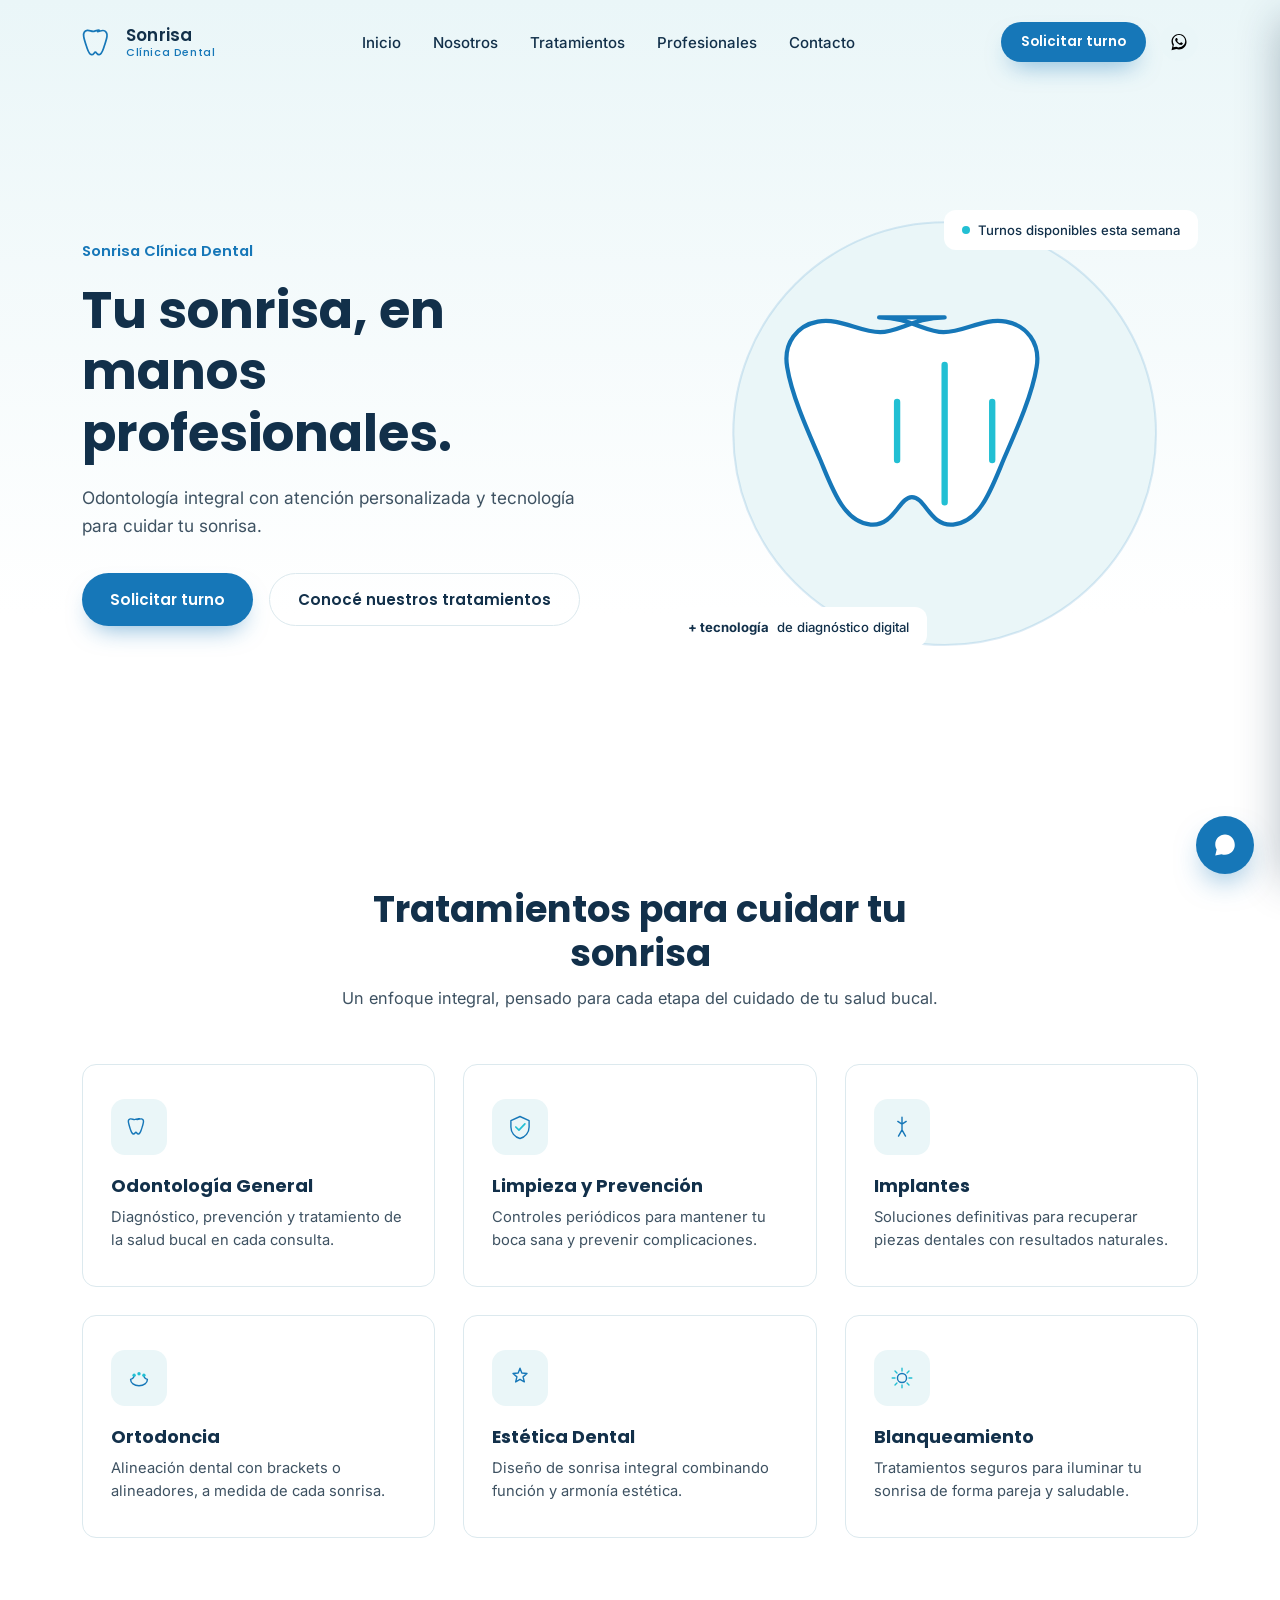
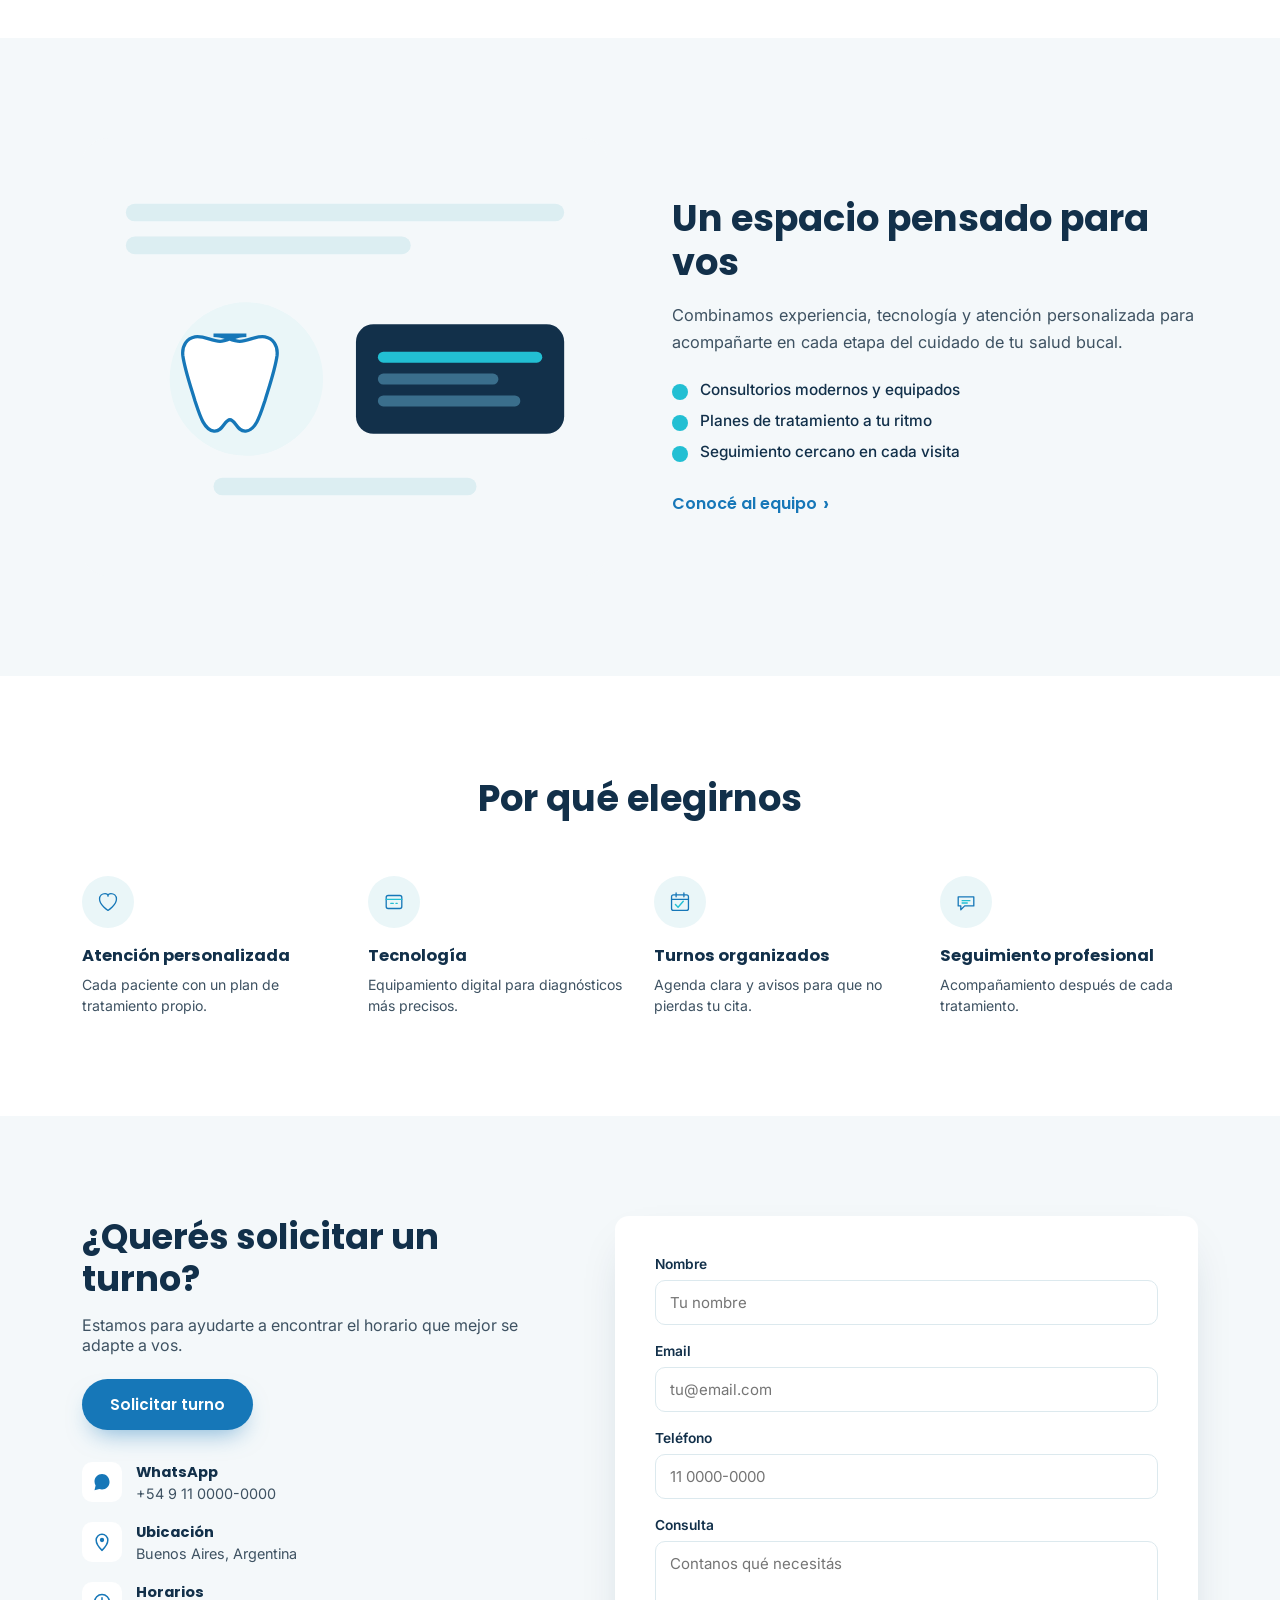
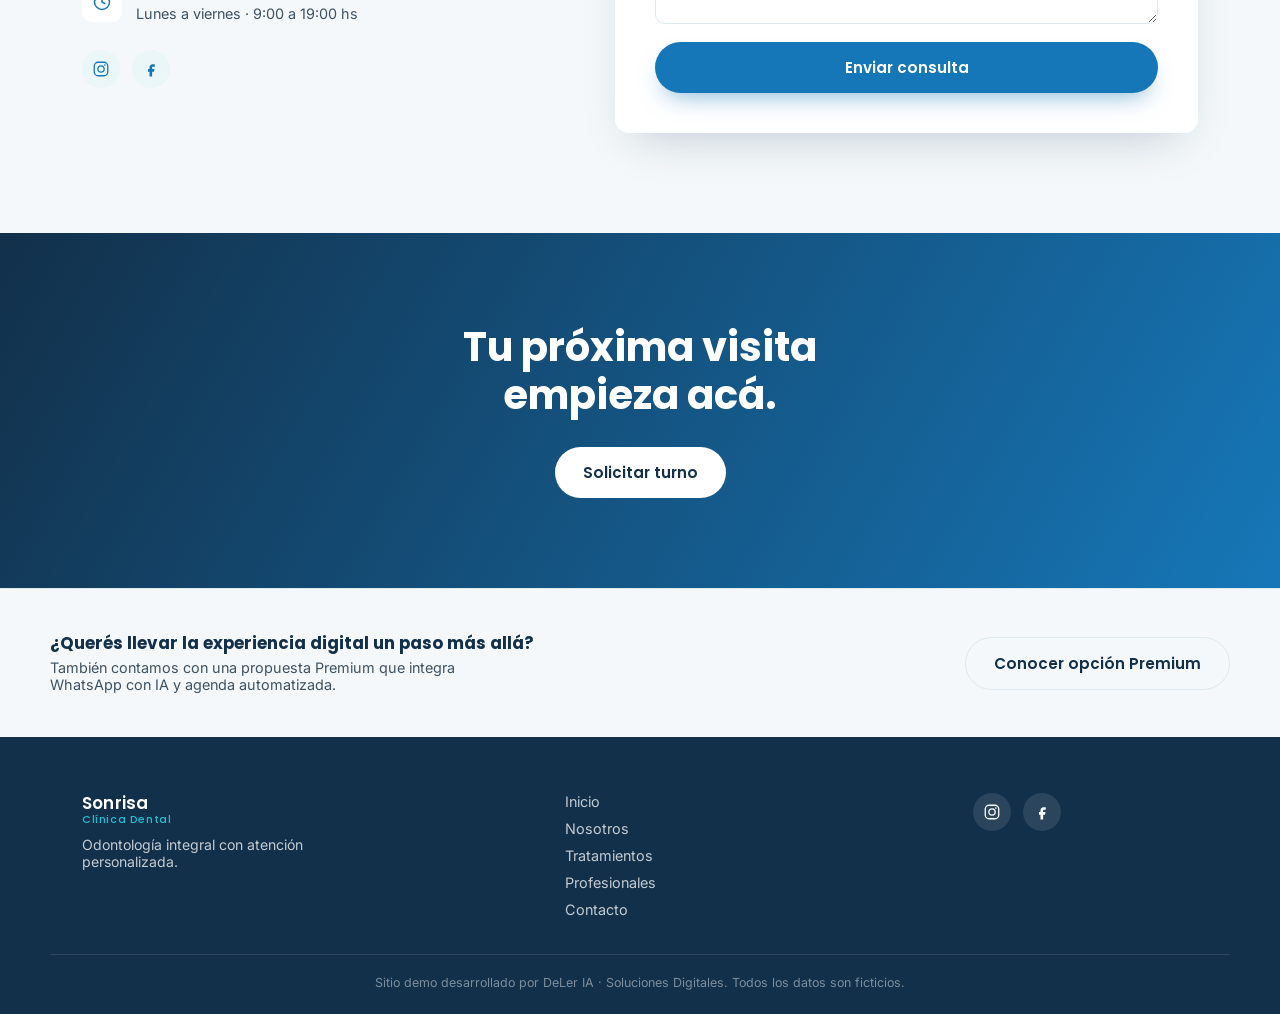
==== commit e3139e33: "Add files via upload" ====
--- a/index.html
+++ b/index.html
@@ -222,7 +222,8 @@
     <div class="section-inner contact-grid">
       <div class="contact-info reveal">
         <h2>¿Querés solicitar un turno?</h2>
-        <p>Escribinos y coordinamos el mejor horario para tu primera consulta.</p>
+        <p>Estamos para ayudarte a encontrar el horario que mejor se adapte a vos.</p>
+        <a href="#contactForm" class="btn btn-primary contact-cta">Solicitar turno</a>
 
         <div class="info-item">
           <span class="info-icon">
@@ -280,6 +281,17 @@
   <section class="cta-final reveal">
     <h2>Tu próxima visita empieza acá.</h2>
     <a href="#contacto" class="btn btn-cta">Solicitar turno</a>
+  </section>
+
+  <!-- ============ CTA PREMIUM (discreto) ============ -->
+  <section class="premium-teaser reveal">
+    <div class="premium-teaser-inner">
+      <div>
+        <h3>¿Querés llevar la experiencia digital un paso más allá?</h3>
+        <p>También contamos con una propuesta Premium que integra WhatsApp con IA y agenda automatizada.</p>
+      </div>
+      <a href="../aurea-dental/" class="btn btn-ghost premium-teaser-btn">Conocer opción Premium</a>
+    </div>
   </section>
 
 </main>
@@ -332,8 +344,12 @@
     </div>
     <div class="chat-body" id="chatBody"></div>
     <div class="chat-typing" id="chatTyping"><span></span><span></span><span></span></div>
+    <div class="chat-cta" id="chatCta">
+      <a href="#contacto" class="btn btn-primary btn-block btn-sm" id="chatCtaBtn">Solicitar turno</a>
+    </div>
   </div>
   <button class="chat-toggle" id="chatToggle" aria-label="Abrir chat">
+    <span class="chat-tooltip">¿Necesitás ayuda?</span>
     <svg viewBox="0 0 32 32" width="26" height="26"><path d="M16.02 3C9.4 3 4 8.36 4 15.02c0 2.35.64 4.55 1.76 6.44L4 29l7.72-1.7a11.9 11.9 0 0 0 4.3.79h.01c6.62 0 12.02-5.36 12.02-12.02C28.05 8.4 22.65 3 16.02 3z" fill="currentColor"/></svg>
   </button>
 </div>
--- a/style.css
+++ b/style.css
@@ -344,7 +344,8 @@
   align-items: start;
 }
 .contact-info h2 { font-size: clamp(1.7rem, 3vw, 2.2rem); margin-bottom: 14px; }
-.contact-info > p { font-size: 1rem; margin-bottom: 32px; color: var(--text-body); }
+.contact-info > p { font-size: 1rem; margin-bottom: 24px; color: var(--text-body); }
+.contact-cta { margin-bottom: 32px; }
 .info-item {
   display: flex; align-items: flex-start; gap: 14px;
   margin-bottom: 20px;
@@ -411,6 +412,33 @@
   gap: 28px;
 }
 .cta-final h2 { color: var(--white); font-size: clamp(1.8rem, 3.4vw, 2.5rem); max-width: 16ch; }
+
+/* ---------- Premium teaser ---------- */
+.premium-teaser {
+  background: var(--bg-light);
+  padding: 44px 32px;
+  border-top: 1px solid var(--border);
+}
+.premium-teaser-inner {
+  max-width: 1180px;
+  margin: 0 auto;
+  display: flex;
+  align-items: center;
+  justify-content: space-between;
+  gap: 28px;
+  flex-wrap: wrap;
+}
+.premium-teaser h3 {
+  font-size: 1.05rem;
+  color: var(--navy);
+  margin-bottom: 6px;
+}
+.premium-teaser p {
+  font-size: 0.9rem;
+  color: var(--text-body);
+  max-width: 52ch;
+}
+.premium-teaser-btn { flex-shrink: 0; }
 
 /* ---------- Footer ---------- */
 .site-footer {
@@ -498,8 +526,46 @@
   cursor: pointer;
   box-shadow: 0 14px 30px -10px rgba(22,119,184,0.6);
   transition: transform 0.25s ease;
-}
-.chat-toggle:hover { transform: scale(1.06); }
+  position: relative;
+  animation: chatPulse 2.6s ease-in-out infinite;
+}
+.chat-toggle:hover { transform: scale(1.06); animation-play-state: paused; }
+@keyframes chatPulse {
+  0%, 100% { box-shadow: 0 14px 30px -10px rgba(22,119,184,0.6), 0 0 0 0 rgba(34,191,211,0.35); }
+  50% { box-shadow: 0 14px 30px -10px rgba(22,119,184,0.6), 0 0 0 10px rgba(34,191,211,0); }
+}
+.chat-tooltip {
+  position: absolute;
+  right: calc(100% + 12px);
+  top: 50%;
+  transform: translateY(-50%) translateX(6px);
+  background: var(--navy);
+  color: var(--white);
+  font-family: var(--font-body);
+  font-size: 0.8rem;
+  font-weight: 500;
+  padding: 8px 14px;
+  border-radius: 8px;
+  white-space: nowrap;
+  opacity: 0;
+  visibility: hidden;
+  transition: opacity 0.25s ease, transform 0.25s ease, visibility 0.25s ease;
+  pointer-events: none;
+}
+.chat-tooltip::after {
+  content: "";
+  position: absolute;
+  left: 100%;
+  top: 50%;
+  transform: translateY(-50%);
+  border: 6px solid transparent;
+  border-left-color: var(--navy);
+}
+.chat-toggle:hover .chat-tooltip {
+  opacity: 1;
+  visibility: visible;
+  transform: translateY(-50%) translateX(0);
+}
 .chat-window {
   width: 320px;
   max-width: 84vw;
@@ -573,6 +639,12 @@
   background: var(--bg-light);
 }
 .chat-typing.visible { display: flex; }
+.chat-cta {
+  padding: 0 18px 18px;
+  background: var(--white);
+  display: none;
+}
+.chat-cta.visible { display: block; animation: bubbleIn 0.3s ease forwards; }
 .chat-typing span {
   width: 6px; height: 6px; border-radius: 50%;
   background: #9FB4C0;
@@ -613,6 +685,8 @@
   .hero { padding: 150px 0 72px; }
   .footer-inner { grid-template-columns: 1fr; gap: 24px; }
   .floating-card { display: none; }
+  .premium-teaser-inner { flex-direction: column; align-items: flex-start; text-align: left; }
+  .premium-teaser-btn { width: 100%; text-align: center; }
 }
 
 @media (max-width: 480px) {
